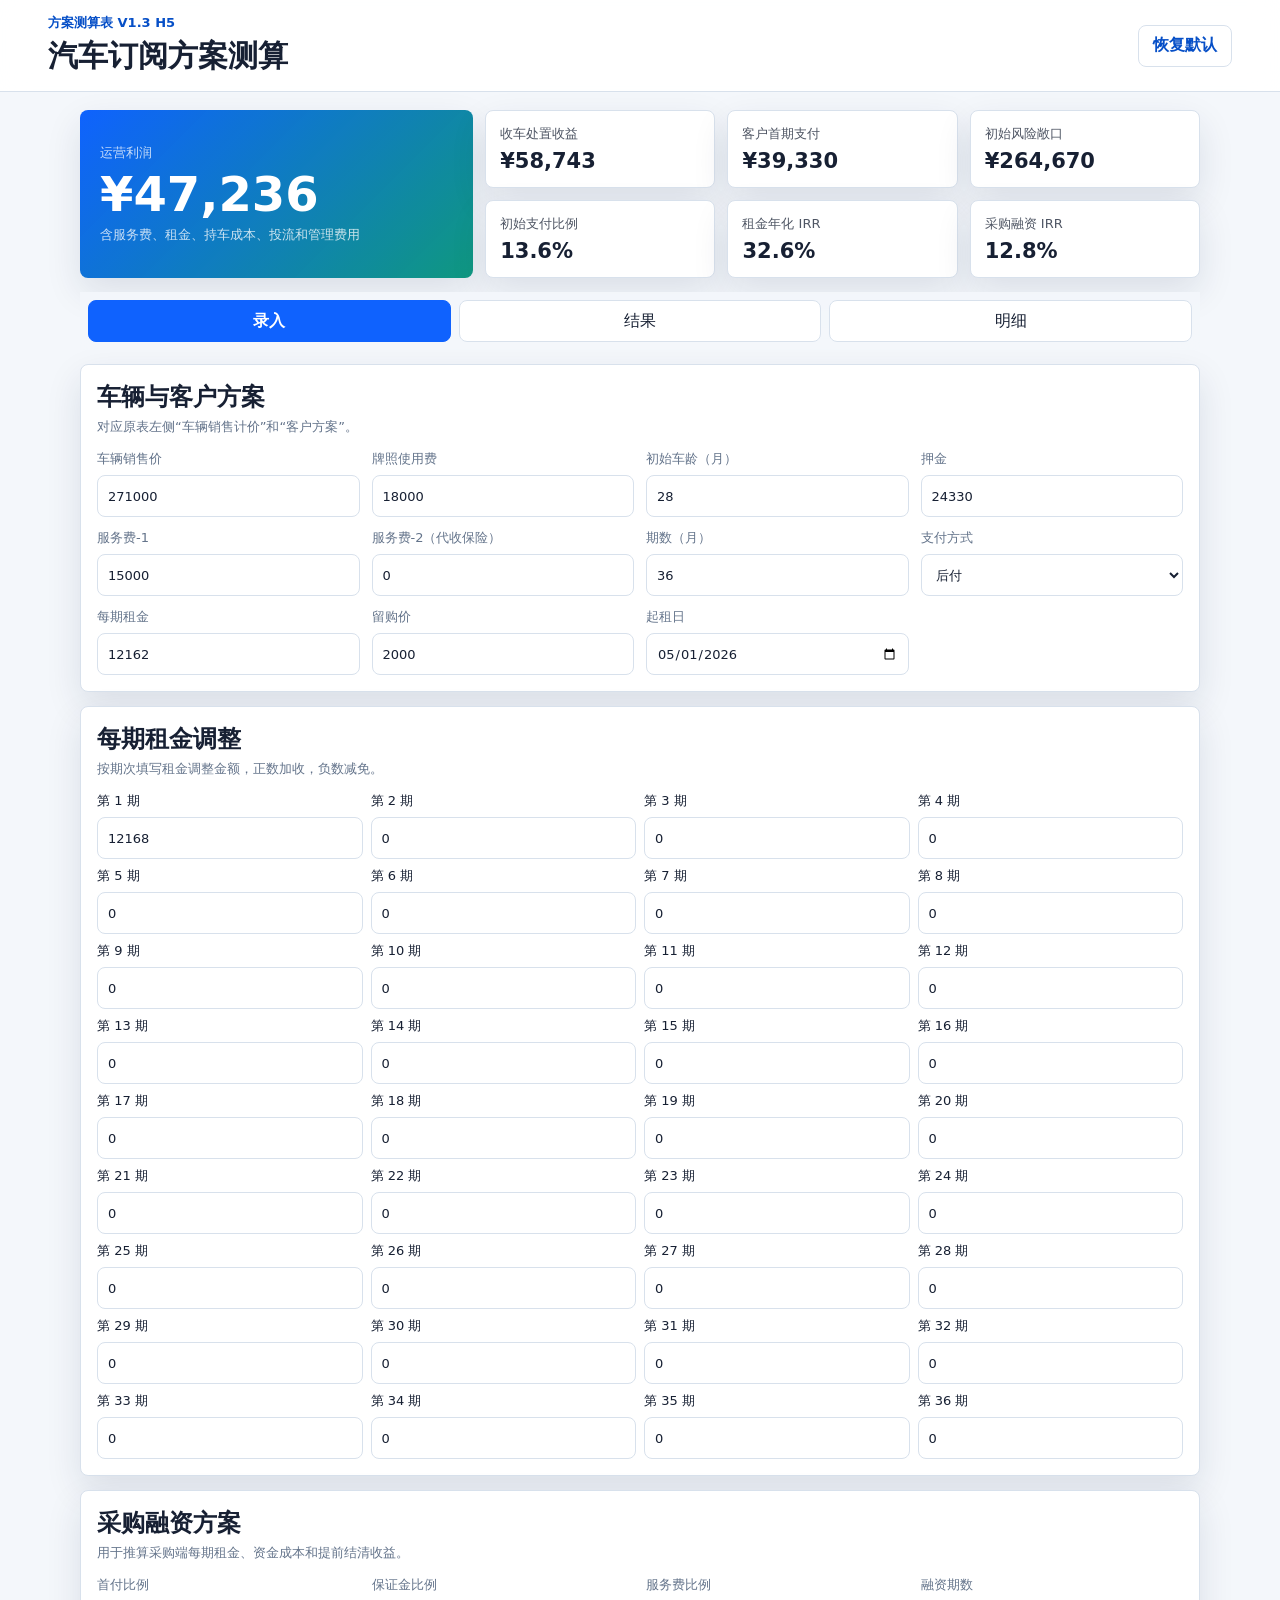
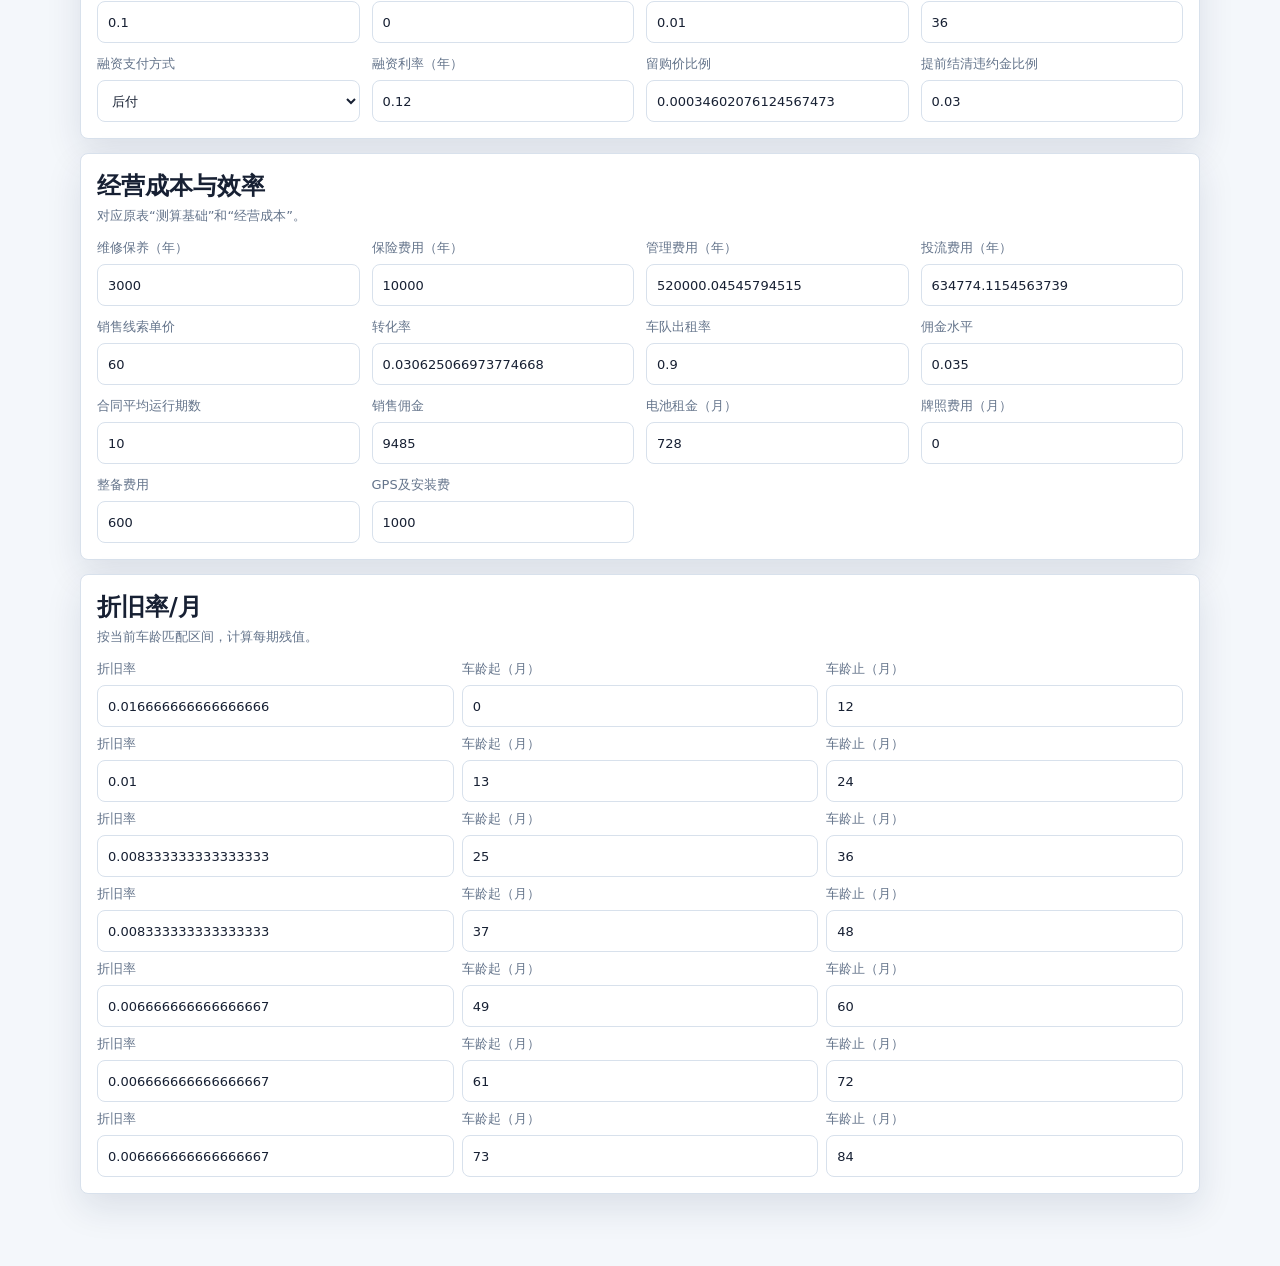
==== public/calculator.html @ f9dfa83d "Initial subscription calculator pages" ====
<!doctype html>
<html lang="zh-CN">
  <head>
    <meta charset="UTF-8" />
    <meta name="viewport" content="width=device-width, initial-scale=1.0" />
    <title>汽车订阅方案测算</title>
    <link rel="stylesheet" href="./calculator.css" />
  </head>
  <body>
    <header class="app-header">
      <div>
        <p class="eyebrow">方案测算表 V1.3 H5</p>
        <h1>汽车订阅方案测算</h1>
      </div>
      <button class="plain-button" id="resetBtn" type="button">恢复默认</button>
    </header>

    <main class="app-shell">
      <section class="summary-panel" aria-label="测算结果">
        <article class="hero-card">
          <span>运营利润</span>
          <strong id="operatingProfit">¥0</strong>
          <small id="profitHint">含服务费、租金、持车成本、投流和管理费用</small>
        </article>
        <div class="metric-grid">
          <article>
            <span>收车处置收益</span>
            <strong id="disposalProfit">¥0</strong>
          </article>
          <article>
            <span>客户首期支付</span>
            <strong id="initialPayment">¥0</strong>
          </article>
          <article>
            <span>初始风险敞口</span>
            <strong id="riskExposure">¥0</strong>
          </article>
          <article>
            <span>初始支付比例</span>
            <strong id="initialRatio">0.0%</strong>
          </article>
          <article>
            <span>租金年化 IRR</span>
            <strong id="rentIrr">0.0%</strong>
          </article>
          <article>
            <span>采购融资 IRR</span>
            <strong id="financeIrr">0.0%</strong>
          </article>
        </div>
      </section>

      <nav class="tabs" aria-label="测算模块">
        <button class="active" data-tab="input" type="button">录入</button>
        <button data-tab="result" type="button">结果</button>
        <button data-tab="cashflow" type="button">明细</button>
      </nav>

      <section class="tab-page active" id="inputTab">
        <form id="calcForm" class="form-stack">
          <section class="input-section">
            <div class="section-title">
              <h2>车辆与客户方案</h2>
              <p>对应原表左侧“车辆销售计价”和“客户方案”。</p>
            </div>
            <div class="field-grid">
              <label>车辆销售价<input name="vehiclePrice" type="number" inputmode="decimal" /></label>
              <label>牌照使用费<input name="plateUseFee" type="number" inputmode="decimal" /></label>
              <label>初始车龄（月）<input name="initialAge" type="number" inputmode="numeric" /></label>
              <label>押金<input name="deposit" type="number" inputmode="decimal" /></label>
              <label>服务费-1<input name="serviceFee1" type="number" inputmode="decimal" /></label>
              <label>服务费-2（代收保险）<input name="serviceFee2" type="number" inputmode="decimal" /></label>
              <label>期数（月）<input name="customerTerm" type="number" inputmode="numeric" /></label>
              <label>支付方式<select name="paymentMode"><option value="0">后付</option><option value="1">先付</option></select></label>
              <label>每期租金<input name="monthlyRent" type="number" inputmode="decimal" /></label>
              <label>留购价<input name="buyoutPrice" type="number" inputmode="decimal" /></label>
              <label>起租日<input name="startDate" type="date" /></label>
            </div>
          </section>

          <section class="input-section">
            <div class="section-title">
              <h2>每期租金调整</h2>
              <p>按期次填写租金调整金额，正数加收，负数减免。</p>
            </div>
            <div class="rent-adjustment-grid" id="rentAdjustmentGrid"></div>
          </section>

          <section class="input-section">
            <div class="section-title">
              <h2>采购融资方案</h2>
              <p>用于推算采购端每期租金、资金成本和提前结清收益。</p>
            </div>
            <div class="field-grid">
              <label>首付比例<input name="financeDownRatio" type="number" step="0.001" inputmode="decimal" /></label>
              <label>保证金比例<input name="financeDepositRatio" type="number" step="0.001" inputmode="decimal" /></label>
              <label>服务费比例<input name="financeFeeRatio" type="number" step="0.001" inputmode="decimal" /></label>
              <label>融资期数<input name="financeTerm" type="number" inputmode="numeric" /></label>
              <label>融资支付方式<select name="financePaymentMode"><option value="0">后付</option><option value="1">先付</option></select></label>
              <label>融资利率（年）<input name="financeRate" type="number" step="0.001" inputmode="decimal" /></label>
              <label>留购价比例<input name="financeBuyoutRatio" type="number" step="0.0001" inputmode="decimal" /></label>
              <label>提前结清违约金比例<input name="earlySettlePenalty" type="number" step="0.001" inputmode="decimal" /></label>
            </div>
          </section>

          <section class="input-section">
            <div class="section-title">
              <h2>经营成本与效率</h2>
              <p>对应原表“测算基础”和“经营成本”。</p>
            </div>
            <div class="field-grid">
              <label>维修保养（年）<input name="maintenanceYear" type="number" inputmode="decimal" /></label>
              <label>保险费用（年）<input name="insuranceYear" type="number" inputmode="decimal" /></label>
              <label>管理费用（年）<input name="adminCostYear" type="number" inputmode="decimal" /></label>
              <label>投流费用（年）<input name="trafficCostYear" type="number" inputmode="decimal" /></label>
              <label>销售线索单价<input name="leadPrice" type="number" inputmode="decimal" /></label>
              <label>转化率<input name="conversionRate" type="number" step="0.0001" inputmode="decimal" /></label>
              <label>车队出租率<input name="utilization" type="number" step="0.001" inputmode="decimal" /></label>
              <label>佣金水平<input name="commissionRate" type="number" step="0.001" inputmode="decimal" /></label>
              <label>合同平均运行期数<input name="avgRunMonths" type="number" inputmode="numeric" /></label>
              <label>销售佣金<input name="salesCommission" type="number" inputmode="decimal" /></label>
              <label>电池租金（月）<input name="batteryRent" type="number" inputmode="decimal" /></label>
              <label>牌照费用（月）<input name="plateMonthlyFee" type="number" inputmode="decimal" /></label>
              <label>整备费用<input name="refurbishFee" type="number" inputmode="decimal" /></label>
              <label>GPS及安装费<input name="gpsFee" type="number" inputmode="decimal" /></label>
            </div>
          </section>

          <section class="input-section">
            <div class="section-title">
              <h2>折旧率/月</h2>
              <p>按当前车龄匹配区间，计算每期残值。</p>
            </div>
            <div class="depreciation-grid" id="depreciationGrid"></div>
          </section>
        </form>
      </section>

      <section class="tab-page" id="resultTab">
        <div class="result-list" id="resultList"></div>
        <section class="input-section">
          <div class="section-title">
            <h2>现金流概览</h2>
            <p>展示项目净现金流前 36 期走势，便于手机快速判断回款节奏。</p>
          </div>
          <canvas id="cashflowChart" width="640" height="280" aria-label="现金流柱状图"></canvas>
        </section>
      </section>

      <section class="tab-page" id="cashflowTab">
        <div class="table-toolbar">
          <div>
            <h2>月度明细</h2>
            <p>与原表 0-60 期现金流保持同口径。</p>
          </div>
          <button class="plain-button" id="exportBtn" type="button">导出 JSON</button>
        </div>
        <div class="table-wrap">
          <table id="cashflowTable"></table>
        </div>
      </section>
    </main>

    <script src="./calculator.js"></script>
  </body>
</html>
---- public/calculator.css ----
:root {
  color-scheme: light;
  --bg: #f4f7fb;
  --panel: #ffffff;
  --panel-soft: #edf4fb;
  --text: #172033;
  --muted: #64748b;
  --line: #d8e1ec;
  --primary: #0f62fe;
  --primary-dark: #064fc7;
  --accent: #0f9f6e;
  --danger: #cf3f2f;
  --shadow: 0 14px 36px rgba(15, 35, 70, 0.11);
  font-family:
    Inter, "PingFang SC", "Microsoft YaHei", system-ui, -apple-system,
    BlinkMacSystemFont, "Segoe UI", sans-serif;
}

* {
  box-sizing: border-box;
}

body {
  margin: 0;
  background: var(--bg);
  color: var(--text);
}

button,
input,
select {
  font: inherit;
}

.app-header {
  position: sticky;
  top: 0;
  z-index: 20;
  display: flex;
  align-items: center;
  justify-content: space-between;
  gap: 16px;
  padding: 14px clamp(16px, 5vw, 48px);
  background: rgba(255, 255, 255, 0.92);
  border-bottom: 1px solid var(--line);
  backdrop-filter: blur(14px);
}

.app-header h1,
.section-title h2,
.table-toolbar h2 {
  margin: 0;
}

.app-header h1 {
  font-size: clamp(20px, 6vw, 30px);
}

.eyebrow,
.section-title p,
.table-toolbar p,
.hero-card small {
  margin: 0;
  color: var(--muted);
  font-size: 13px;
}

.eyebrow {
  margin-bottom: 4px;
  color: var(--primary-dark);
  font-weight: 700;
}

.app-shell {
  width: min(1120px, calc(100% - 24px));
  margin: 0 auto;
  padding: 18px 0 72px;
}

.summary-panel {
  display: grid;
  grid-template-columns: minmax(240px, 1.1fr) 2fr;
  gap: 12px;
  margin-bottom: 14px;
}

.hero-card,
.metric-grid article,
.input-section {
  background: var(--panel);
  border: 1px solid var(--line);
  border-radius: 8px;
  box-shadow: var(--shadow);
}

.hero-card {
  display: flex;
  min-height: 164px;
  flex-direction: column;
  justify-content: center;
  gap: 8px;
  padding: 20px;
  color: white;
  background:
    linear-gradient(135deg, rgba(15, 98, 254, 0.92), rgba(15, 159, 110, 0.88)),
    #0f62fe;
  border: 0;
}

.hero-card span,
.metric-grid span {
  color: inherit;
  opacity: 0.76;
  font-size: 13px;
}

.hero-card strong {
  font-size: clamp(34px, 11vw, 48px);
  line-height: 1;
}

.hero-card small {
  color: rgba(255, 255, 255, 0.78);
}

.metric-grid {
  display: grid;
  grid-template-columns: repeat(3, minmax(0, 1fr));
  gap: 12px;
}

.metric-grid article {
  display: flex;
  min-height: 76px;
  flex-direction: column;
  justify-content: center;
  gap: 6px;
  padding: 14px;
}

.metric-grid strong {
  font-size: 21px;
}

.tabs {
  position: sticky;
  top: 77px;
  z-index: 15;
  display: grid;
  grid-template-columns: repeat(3, 1fr);
  gap: 8px;
  margin-bottom: 14px;
  padding: 8px;
  background: rgba(244, 247, 251, 0.92);
  backdrop-filter: blur(12px);
}

.tabs button,
.plain-button {
  min-height: 42px;
  border: 1px solid var(--line);
  border-radius: 8px;
  background: var(--panel);
  color: var(--text);
  cursor: pointer;
}

.tabs button.active {
  border-color: var(--primary);
  background: var(--primary);
  color: white;
  font-weight: 700;
}

.plain-button {
  padding: 0 14px;
  color: var(--primary-dark);
  font-weight: 700;
}

.tab-page {
  display: none;
}

.tab-page.active {
  display: block;
}

.form-stack {
  display: grid;
  gap: 14px;
}

.input-section {
  padding: 16px;
}

.section-title {
  display: grid;
  gap: 5px;
  margin-bottom: 14px;
}

.field-grid {
  display: grid;
  grid-template-columns: repeat(4, minmax(0, 1fr));
  gap: 12px;
}

label {
  display: grid;
  gap: 7px;
  color: var(--muted);
  font-size: 13px;
}

input,
select {
  width: 100%;
  min-height: 42px;
  border: 1px solid var(--line);
  border-radius: 8px;
  padding: 8px 10px;
  background: #fff;
  color: var(--text);
}

input:focus,
select:focus {
  border-color: var(--primary);
  outline: 3px solid rgba(15, 98, 254, 0.12);
}

.depreciation-grid,
.rent-adjustment-grid {
  display: grid;
  gap: 8px;
}

.depreciation-row {
  display: grid;
  grid-template-columns: 1fr 1fr 1fr;
  gap: 8px;
}

.rent-adjustment-grid {
  grid-template-columns: repeat(4, minmax(0, 1fr));
}

.rent-adjustment-row label {
  color: var(--text);
}

.result-list {
  display: grid;
  grid-template-columns: repeat(2, minmax(0, 1fr));
  gap: 12px;
  margin-bottom: 14px;
}

.result-item {
  display: grid;
  gap: 6px;
  padding: 14px;
  background: var(--panel);
  border: 1px solid var(--line);
  border-radius: 8px;
}

.result-item span {
  color: var(--muted);
  font-size: 13px;
}

.result-item strong {
  font-size: 22px;
}

canvas {
  width: 100%;
  max-height: 320px;
  background: #fff;
  border: 1px solid var(--line);
  border-radius: 8px;
}

.table-toolbar {
  display: flex;
  align-items: center;
  justify-content: space-between;
  gap: 12px;
  margin-bottom: 12px;
}

.table-wrap {
  overflow-x: auto;
  background: var(--panel);
  border: 1px solid var(--line);
  border-radius: 8px;
}

table {
  width: 100%;
  min-width: 960px;
  border-collapse: collapse;
  font-size: 13px;
}

th,
td {
  padding: 10px 9px;
  border-bottom: 1px solid var(--line);
  text-align: right;
  white-space: nowrap;
}

th:first-child,
td:first-child {
  position: sticky;
  left: 0;
  background: #fff;
  text-align: left;
}

th {
  color: var(--muted);
  background: #f8fafc;
  font-weight: 700;
}

.negative {
  color: var(--danger);
}

@media (max-width: 820px) {
  .app-header {
    align-items: flex-start;
  }

  .summary-panel,
  .metric-grid,
  .field-grid,
  .result-list {
    grid-template-columns: 1fr;
  }

  .metric-grid {
    grid-template-columns: repeat(2, minmax(0, 1fr));
  }

  .tabs {
    top: 72px;
  }

  .input-section {
    padding: 14px;
  }
}

@media (max-width: 520px) {
  .app-shell {
    width: min(100% - 16px, 1120px);
  }

  .app-header {
    padding: 12px 10px;
  }

  .plain-button {
    min-width: 76px;
    padding: 0 10px;
  }

  .metric-grid {
    grid-template-columns: 1fr;
  }

  .depreciation-row {
    grid-template-columns: 1fr;
  }

  .rent-adjustment-grid {
    grid-template-columns: repeat(2, minmax(0, 1fr));
  }
}
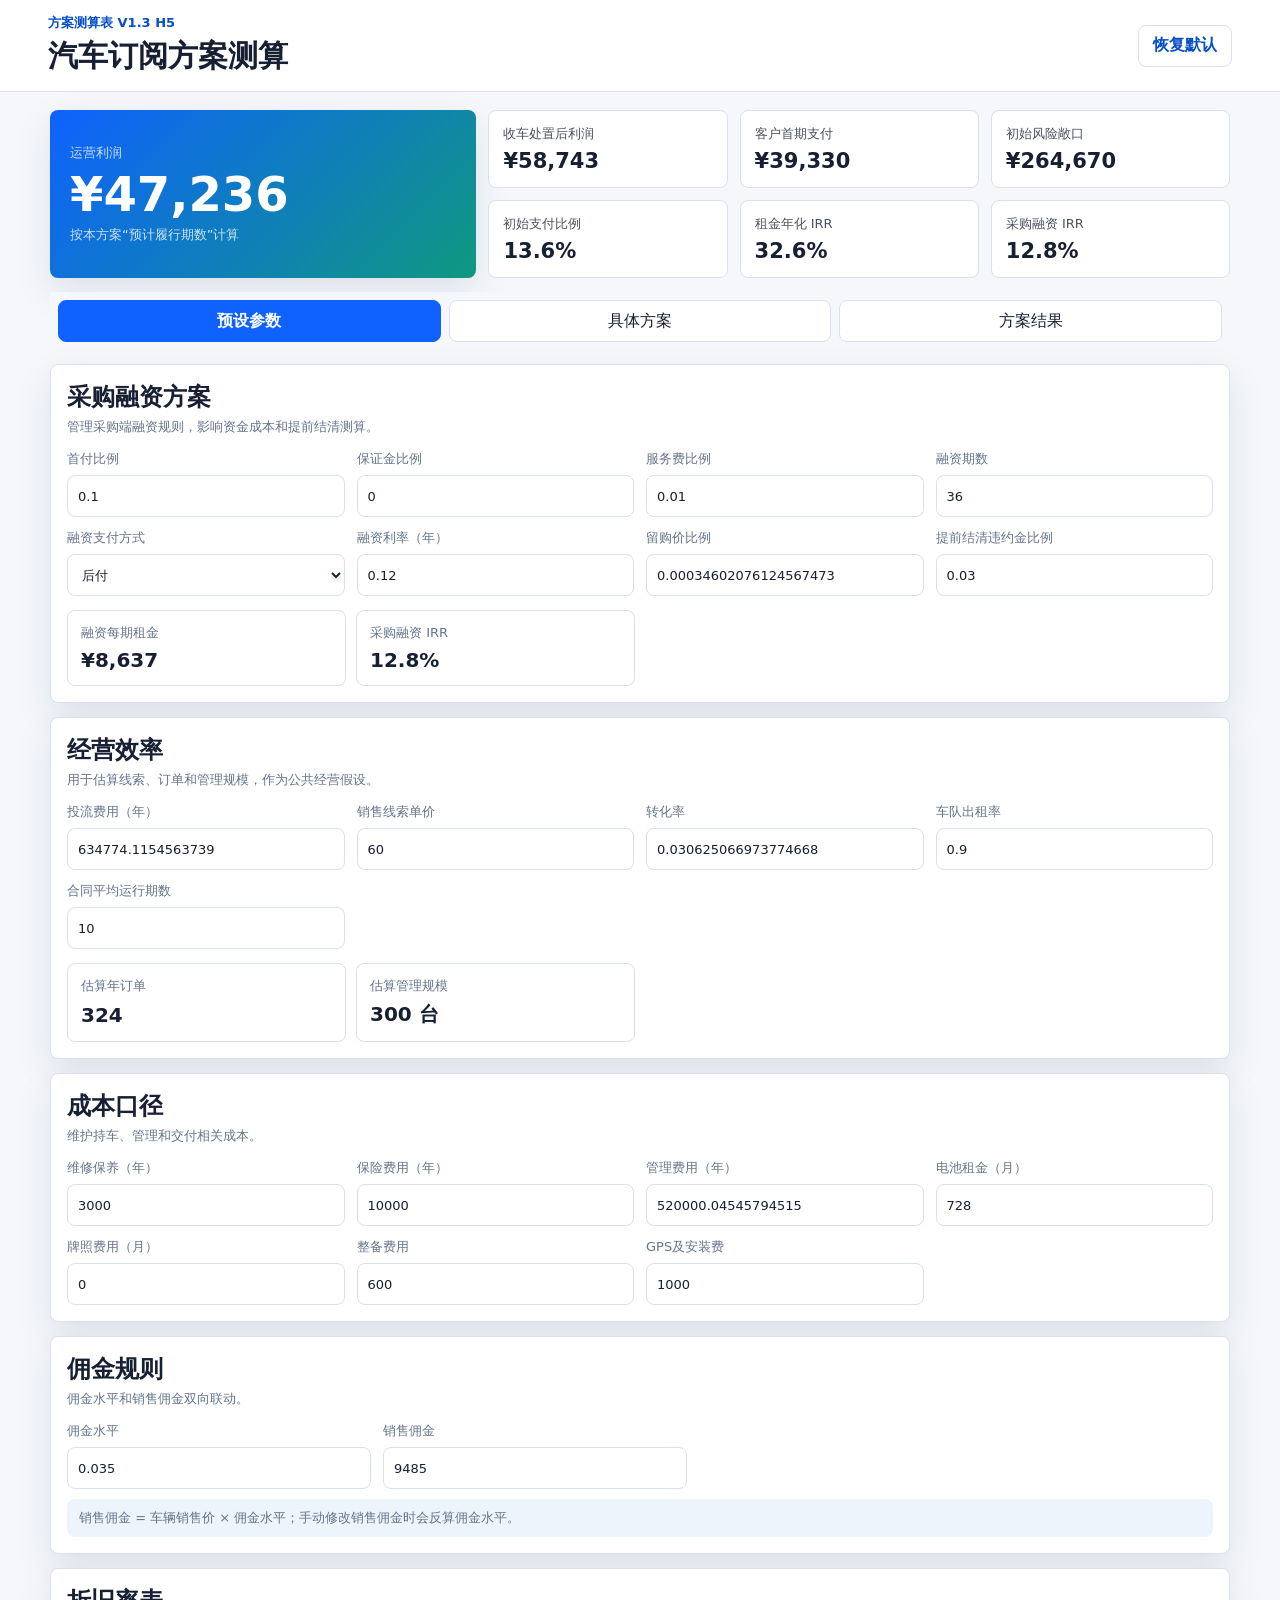
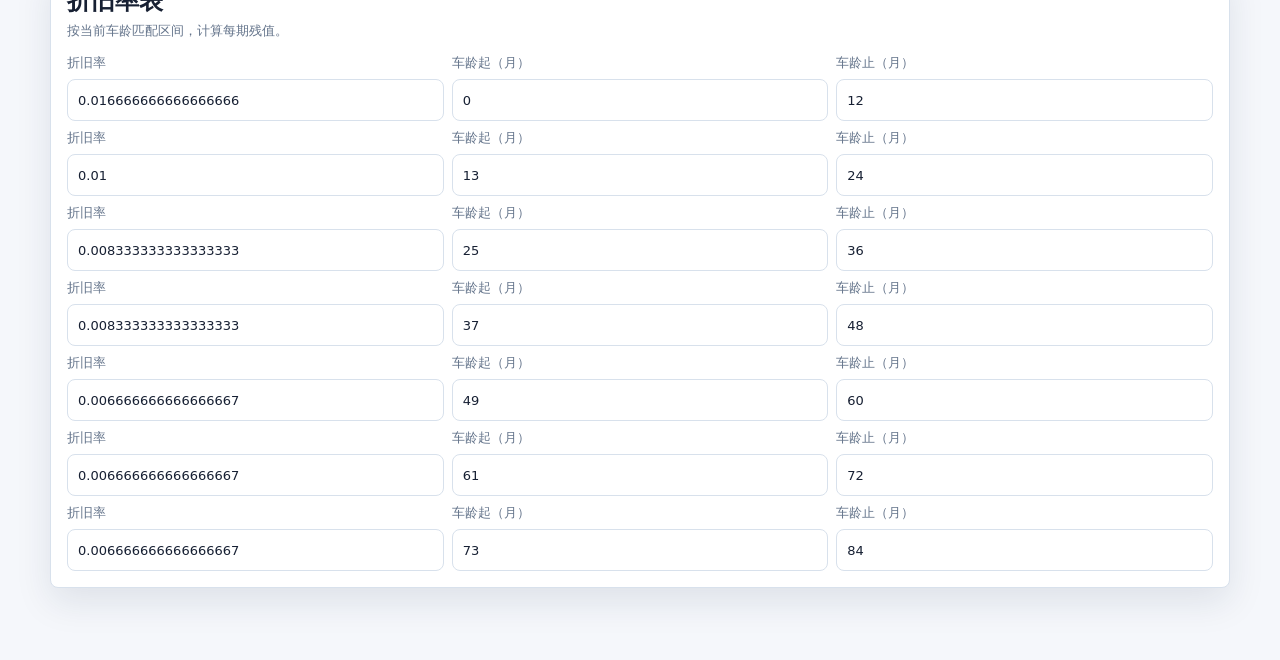
==== commit dc5e9dbb: "Restructure calculator workflow layout" ====
--- a/public/calculator.html
+++ b/public/calculator.html
@@ -7,160 +7,8 @@
     <link rel="stylesheet" href="./calculator.css" />
   </head>
   <body>
-    <header class="app-header">
-      <div>
-        <p class="eyebrow">方案测算表 V1.3 H5</p>
-        <h1>汽车订阅方案测算</h1>
-      </div>
-      <button class="plain-button" id="resetBtn" type="button">恢复默认</button>
-    </header>
-
-    <main class="app-shell">
-      <section class="summary-panel" aria-label="测算结果">
-        <article class="hero-card">
-          <span>运营利润</span>
-          <strong id="operatingProfit">¥0</strong>
-          <small id="profitHint">含服务费、租金、持车成本、投流和管理费用</small>
-        </article>
-        <div class="metric-grid">
-          <article>
-            <span>收车处置收益</span>
-            <strong id="disposalProfit">¥0</strong>
-          </article>
-          <article>
-            <span>客户首期支付</span>
-            <strong id="initialPayment">¥0</strong>
-          </article>
-          <article>
-            <span>初始风险敞口</span>
-            <strong id="riskExposure">¥0</strong>
-          </article>
-          <article>
-            <span>初始支付比例</span>
-            <strong id="initialRatio">0.0%</strong>
-          </article>
-          <article>
-            <span>租金年化 IRR</span>
-            <strong id="rentIrr">0.0%</strong>
-          </article>
-          <article>
-            <span>采购融资 IRR</span>
-            <strong id="financeIrr">0.0%</strong>
-          </article>
-        </div>
-      </section>
-
-      <nav class="tabs" aria-label="测算模块">
-        <button class="active" data-tab="input" type="button">录入</button>
-        <button data-tab="result" type="button">结果</button>
-        <button data-tab="cashflow" type="button">明细</button>
-      </nav>
-
-      <section class="tab-page active" id="inputTab">
-        <form id="calcForm" class="form-stack">
-          <section class="input-section">
-            <div class="section-title">
-              <h2>车辆与客户方案</h2>
-              <p>对应原表左侧“车辆销售计价”和“客户方案”。</p>
-            </div>
-            <div class="field-grid">
-              <label>车辆销售价<input name="vehiclePrice" type="number" inputmode="decimal" /></label>
-              <label>牌照使用费<input name="plateUseFee" type="number" inputmode="decimal" /></label>
-              <label>初始车龄（月）<input name="initialAge" type="number" inputmode="numeric" /></label>
-              <label>押金<input name="deposit" type="number" inputmode="decimal" /></label>
-              <label>服务费-1<input name="serviceFee1" type="number" inputmode="decimal" /></label>
-              <label>服务费-2（代收保险）<input name="serviceFee2" type="number" inputmode="decimal" /></label>
-              <label>期数（月）<input name="customerTerm" type="number" inputmode="numeric" /></label>
-              <label>支付方式<select name="paymentMode"><option value="0">后付</option><option value="1">先付</option></select></label>
-              <label>每期租金<input name="monthlyRent" type="number" inputmode="decimal" /></label>
-              <label>留购价<input name="buyoutPrice" type="number" inputmode="decimal" /></label>
-              <label>起租日<input name="startDate" type="date" /></label>
-            </div>
-          </section>
-
-          <section class="input-section">
-            <div class="section-title">
-              <h2>每期租金调整</h2>
-              <p>按期次填写租金调整金额，正数加收，负数减免。</p>
-            </div>
-            <div class="rent-adjustment-grid" id="rentAdjustmentGrid"></div>
-          </section>
-
-          <section class="input-section">
-            <div class="section-title">
-              <h2>采购融资方案</h2>
-              <p>用于推算采购端每期租金、资金成本和提前结清收益。</p>
-            </div>
-            <div class="field-grid">
-              <label>首付比例<input name="financeDownRatio" type="number" step="0.001" inputmode="decimal" /></label>
-              <label>保证金比例<input name="financeDepositRatio" type="number" step="0.001" inputmode="decimal" /></label>
-              <label>服务费比例<input name="financeFeeRatio" type="number" step="0.001" inputmode="decimal" /></label>
-              <label>融资期数<input name="financeTerm" type="number" inputmode="numeric" /></label>
-              <label>融资支付方式<select name="financePaymentMode"><option value="0">后付</option><option value="1">先付</option></select></label>
-              <label>融资利率（年）<input name="financeRate" type="number" step="0.001" inputmode="decimal" /></label>
-              <label>留购价比例<input name="financeBuyoutRatio" type="number" step="0.0001" inputmode="decimal" /></label>
-              <label>提前结清违约金比例<input name="earlySettlePenalty" type="number" step="0.001" inputmode="decimal" /></label>
-            </div>
-          </section>
-
-          <section class="input-section">
-            <div class="section-title">
-              <h2>经营成本与效率</h2>
-              <p>对应原表“测算基础”和“经营成本”。</p>
-            </div>
-            <div class="field-grid">
-              <label>维修保养（年）<input name="maintenanceYear" type="number" inputmode="decimal" /></label>
-              <label>保险费用（年）<input name="insuranceYear" type="number" inputmode="decimal" /></label>
-              <label>管理费用（年）<input name="adminCostYear" type="number" inputmode="decimal" /></label>
-              <label>投流费用（年）<input name="trafficCostYear" type="number" inputmode="decimal" /></label>
-              <label>销售线索单价<input name="leadPrice" type="number" inputmode="decimal" /></label>
-              <label>转化率<input name="conversionRate" type="number" step="0.0001" inputmode="decimal" /></label>
-              <label>车队出租率<input name="utilization" type="number" step="0.001" inputmode="decimal" /></label>
-              <label>佣金水平<input name="commissionRate" type="number" step="0.001" inputmode="decimal" /></label>
-              <label>合同平均运行期数<input name="avgRunMonths" type="number" inputmode="numeric" /></label>
-              <label>销售佣金<input name="salesCommission" type="number" inputmode="decimal" /></label>
-              <label>电池租金（月）<input name="batteryRent" type="number" inputmode="decimal" /></label>
-              <label>牌照费用（月）<input name="plateMonthlyFee" type="number" inputmode="decimal" /></label>
-              <label>整备费用<input name="refurbishFee" type="number" inputmode="decimal" /></label>
-              <label>GPS及安装费<input name="gpsFee" type="number" inputmode="decimal" /></label>
-            </div>
-          </section>
-
-          <section class="input-section">
-            <div class="section-title">
-              <h2>折旧率/月</h2>
-              <p>按当前车龄匹配区间，计算每期残值。</p>
-            </div>
-            <div class="depreciation-grid" id="depreciationGrid"></div>
-          </section>
-        </form>
-      </section>
-
-      <section class="tab-page" id="resultTab">
-        <div class="result-list" id="resultList"></div>
-        <section class="input-section">
-          <div class="section-title">
-            <h2>现金流概览</h2>
-            <p>展示项目净现金流前 36 期走势，便于手机快速判断回款节奏。</p>
-          </div>
-          <canvas id="cashflowChart" width="640" height="280" aria-label="现金流柱状图"></canvas>
-        </section>
-      </section>
-
-      <section class="tab-page" id="cashflowTab">
-        <div class="table-toolbar">
-          <div>
-            <h2>月度明细</h2>
-            <p>与原表 0-60 期现金流保持同口径。</p>
-          </div>
-          <button class="plain-button" id="exportBtn" type="button">导出 JSON</button>
-        </div>
-        <div class="table-wrap">
-          <table id="cashflowTable"></table>
-        </div>
-      </section>
-    </main>
-
-    <script src="./calculator.js"></script>
+    <script>
+      window.location.replace("./");
+    </script>
   </body>
 </html>
--- a/public/calculator.css
+++ b/public/calculator.css
@@ -1,16 +1,17 @@
 :root {
   color-scheme: light;
-  --bg: #f4f7fb;
+  --bg: #f5f7fb;
   --panel: #ffffff;
-  --panel-soft: #edf4fb;
+  --panel-soft: #eef4fb;
   --text: #172033;
   --muted: #64748b;
   --line: #d8e1ec;
   --primary: #0f62fe;
   --primary-dark: #064fc7;
   --accent: #0f9f6e;
+  --warning: #b7791f;
   --danger: #cf3f2f;
-  --shadow: 0 14px 36px rgba(15, 35, 70, 0.11);
+  --shadow: 0 14px 36px rgba(15, 35, 70, 0.1);
   font-family:
     Inter, "PingFang SC", "Microsoft YaHei", system-ui, -apple-system,
     BlinkMacSystemFont, "Segoe UI", sans-serif;
@@ -53,13 +54,14 @@
 }
 
 .app-header h1 {
-  font-size: clamp(20px, 6vw, 30px);
+  font-size: clamp(20px, 5vw, 30px);
 }
 
 .eyebrow,
 .section-title p,
 .table-toolbar p,
-.hero-card small {
+.hero-card small,
+.formula-note {
   margin: 0;
   color: var(--muted);
   font-size: 13px;
@@ -72,24 +74,31 @@
 }
 
 .app-shell {
-  width: min(1120px, calc(100% - 24px));
+  width: min(1180px, calc(100% - 24px));
   margin: 0 auto;
   padding: 18px 0 72px;
 }
 
 .summary-panel {
   display: grid;
-  grid-template-columns: minmax(240px, 1.1fr) 2fr;
+  grid-template-columns: minmax(260px, 1.15fr) 2fr;
   gap: 12px;
   margin-bottom: 14px;
 }
 
 .hero-card,
 .metric-grid article,
-.input-section {
+.input-section,
+.result-item,
+.risk-item,
+.inline-metrics article {
   background: var(--panel);
   border: 1px solid var(--line);
   border-radius: 8px;
+}
+
+.hero-card,
+.input-section {
   box-shadow: var(--shadow);
 }
 
@@ -110,12 +119,12 @@
 .hero-card span,
 .metric-grid span {
   color: inherit;
-  opacity: 0.76;
+  opacity: 0.78;
   font-size: 13px;
 }
 
 .hero-card strong {
-  font-size: clamp(34px, 11vw, 48px);
+  font-size: clamp(34px, 9vw, 48px);
   line-height: 1;
 }
 
@@ -151,7 +160,7 @@
   gap: 8px;
   margin-bottom: 14px;
   padding: 8px;
-  background: rgba(244, 247, 251, 0.92);
+  background: rgba(245, 247, 251, 0.94);
   backdrop-filter: blur(12px);
 }
 
@@ -178,6 +187,11 @@
   font-weight: 700;
 }
 
+.plain-button.small {
+  min-height: 36px;
+  white-space: nowrap;
+}
+
 .tab-page {
   display: none;
 }
@@ -186,7 +200,7 @@
   display: block;
 }
 
-.form-stack {
+.section-stack {
   display: grid;
   gap: 14px;
 }
@@ -195,16 +209,33 @@
   padding: 16px;
 }
 
+.highlight-section {
+  border-color: rgba(15, 98, 254, 0.28);
+  background: linear-gradient(180deg, #ffffff, #f8fbff);
+}
+
 .section-title {
   display: grid;
   gap: 5px;
   margin-bottom: 14px;
 }
 
+.split-title {
+  display: flex;
+  align-items: flex-start;
+  justify-content: space-between;
+  gap: 12px;
+}
+
 .field-grid {
   display: grid;
   grid-template-columns: repeat(4, minmax(0, 1fr));
   gap: 12px;
+}
+
+.field-grid.compact {
+  grid-template-columns: repeat(2, minmax(0, 1fr));
+  max-width: 620px;
 }
 
 label {
@@ -231,6 +262,40 @@
   outline: 3px solid rgba(15, 98, 254, 0.12);
 }
 
+.formula-note {
+  margin-top: 10px;
+  padding: 10px 12px;
+  background: var(--panel-soft);
+  border-radius: 8px;
+}
+
+.inline-metrics {
+  display: grid;
+  grid-template-columns: repeat(4, minmax(0, 1fr));
+  gap: 10px;
+  margin-top: 14px;
+}
+
+.inline-metrics article,
+.result-item,
+.risk-item {
+  display: grid;
+  gap: 6px;
+  padding: 13px;
+}
+
+.inline-metrics span,
+.result-item span,
+.risk-item span {
+  color: var(--muted);
+  font-size: 13px;
+}
+
+.inline-metrics strong,
+.result-item strong {
+  font-size: 20px;
+}
+
 .depreciation-grid,
 .rent-adjustment-grid {
   display: grid;
@@ -247,33 +312,32 @@
   grid-template-columns: repeat(4, minmax(0, 1fr));
 }
 
+.rent-adjustment-grid.compact-list.collapsed .rent-adjustment-row.is-zero {
+  display: none;
+}
+
 .rent-adjustment-row label {
   color: var(--text);
 }
 
-.result-list {
-  display: grid;
-  grid-template-columns: repeat(2, minmax(0, 1fr));
-  gap: 12px;
-  margin-bottom: 14px;
-}
-
-.result-item {
-  display: grid;
-  gap: 6px;
-  padding: 14px;
-  background: var(--panel);
-  border: 1px solid var(--line);
-  border-radius: 8px;
-}
-
-.result-item span {
-  color: var(--muted);
-  font-size: 13px;
-}
-
-.result-item strong {
-  font-size: 22px;
+.result-list,
+.risk-grid {
+  display: grid;
+  grid-template-columns: repeat(3, minmax(0, 1fr));
+  gap: 12px;
+}
+
+.risk-item.ok strong {
+  color: var(--accent);
+}
+
+.risk-item.warn strong {
+  color: var(--warning);
+}
+
+.risk-item.danger strong,
+.negative {
+  color: var(--danger);
 }
 
 canvas {
@@ -301,7 +365,7 @@
 
 table {
   width: 100%;
-  min-width: 960px;
+  min-width: 980px;
   border-collapse: collapse;
   font-size: 13px;
 }
@@ -328,41 +392,33 @@
   font-weight: 700;
 }
 
-.negative {
-  color: var(--danger);
-}
-
-@media (max-width: 820px) {
+@media (max-width: 920px) {
+  .summary-panel,
+  .field-grid,
+  .field-grid.compact,
+  .result-list,
+  .risk-grid {
+    grid-template-columns: 1fr;
+    max-width: none;
+  }
+
+  .metric-grid,
+  .inline-metrics {
+    grid-template-columns: repeat(2, minmax(0, 1fr));
+  }
+
+  .tabs {
+    top: 72px;
+  }
+}
+
+@media (max-width: 560px) {
+  .app-shell {
+    width: min(100% - 16px, 1180px);
+  }
+
   .app-header {
     align-items: flex-start;
-  }
-
-  .summary-panel,
-  .metric-grid,
-  .field-grid,
-  .result-list {
-    grid-template-columns: 1fr;
-  }
-
-  .metric-grid {
-    grid-template-columns: repeat(2, minmax(0, 1fr));
-  }
-
-  .tabs {
-    top: 72px;
-  }
-
-  .input-section {
-    padding: 14px;
-  }
-}
-
-@media (max-width: 520px) {
-  .app-shell {
-    width: min(100% - 16px, 1120px);
-  }
-
-  .app-header {
     padding: 12px 10px;
   }
 
@@ -371,7 +427,9 @@
     padding: 0 10px;
   }
 
-  .metric-grid {
+  .metric-grid,
+  .inline-metrics,
+  .rent-adjustment-grid {
     grid-template-columns: 1fr;
   }
 
@@ -379,7 +437,7 @@
     grid-template-columns: 1fr;
   }
 
-  .rent-adjustment-grid {
-    grid-template-columns: repeat(2, minmax(0, 1fr));
-  }
-}
+  .split-title {
+    display: grid;
+  }
+}
